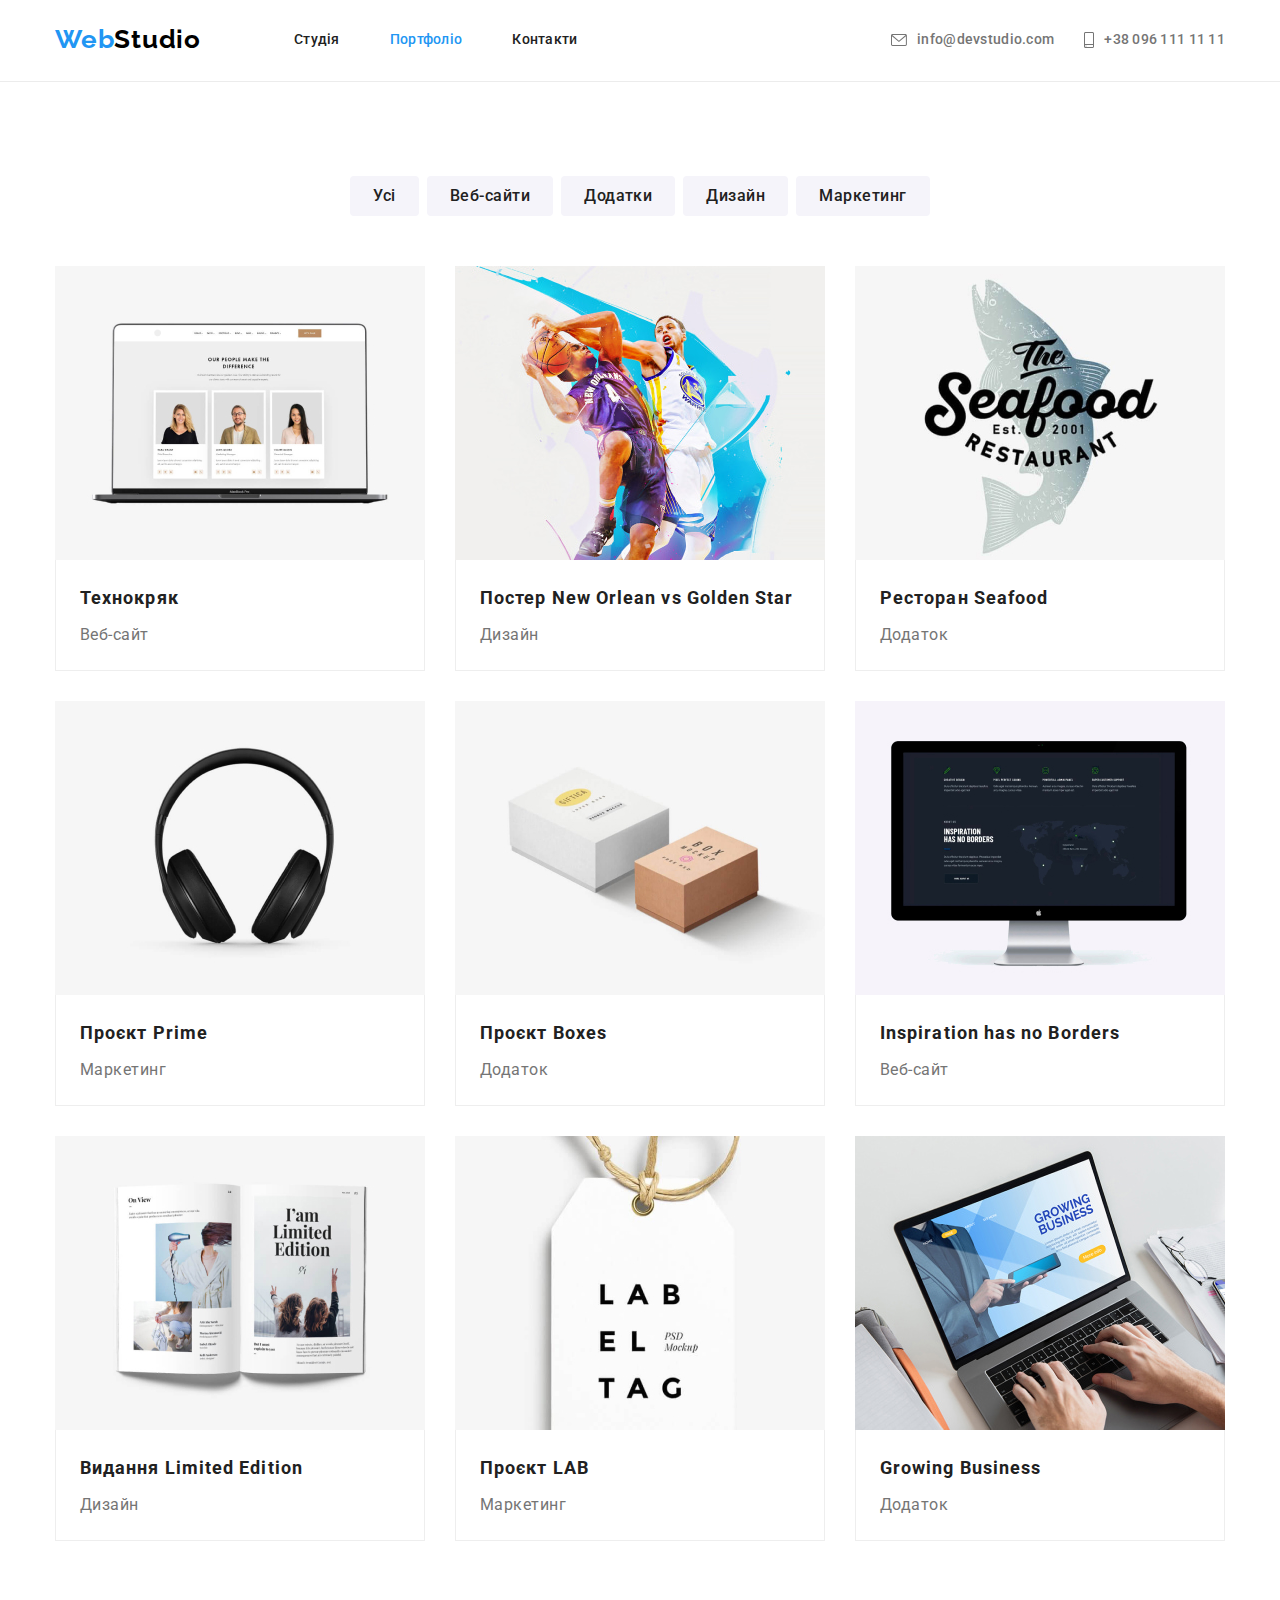
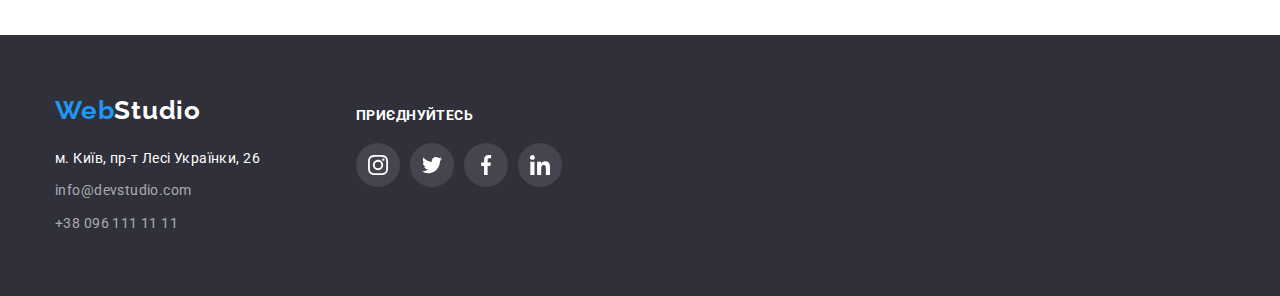
==== portfolio.html @ 423102a6 "create  new repo" ====
<!DOCTYPE html>
<html lang="uk">
  <head>
    <meta charset="UTF-8" />
    <meta http-equiv="X-UA-Compatible" content="IE=edge" />
    <meta name="viewport" content="width=device-width, initial-scale=1.0" />
    <title lang="en">Portfolio</title>
    <link rel="preconnect" href="https://fonts.googleapis.com" />
    <link rel="preconnect" href="https://fonts.gstatic.com" crossorigin />
    <link
      href="https://fonts.googleapis.com/css2?family=Raleway:ital,wght@0,700;1,700&family=Roboto:ital,wght@0,400;0,500;0,700;0,900;1,400;1,500;1,700;1,900&display=swap"
      rel="stylesheet"
    />
    <link
      rel="stylesheet"
      href="https://cdnjs.cloudflare.com/ajax/libs/modern-normalize/1.1.0/modern-normalize.css"
    />
    <link rel="stylesheet" href="./css/styles.css" />
  </head>
  <body>
    <!-- header -->
    <header class="header">
      <div class="main-nav container">
        <a href="./index.html" class="logo link">
          <span class="logo-web" lang="en">Web</span
          ><span class="logo-studio" lang="en">Studio</span>
        </a>
        <nav>
          <ul class="site-nav list">
            <li class="header-item">
              <a href="./index.html" class="link">Студія</a>
            </li>
            <li class="header-item">
              <a href="./portfolio.html" class="link current">Портфоліо</a>
            </li>
            <li class="header-item">
              <a href="#" class="link">Контакти</a>
            </li>
          </ul>
        </nav>
        <ul class="auth-nav list">
          <li class="auth-nav-item">
            <a href="mailto:info@devstudio.com" class="link contacts-link">
              <svg class="contacts-icon" width="16" height="12">
                <use href="./images/icons.svg#icon-envelope"></use></svg
              >info@devstudio.com</a
            >
          </li>
          <li class="auth-nav-item">
            <a href="tel:+380961111111" class="link contacts-link">
              <svg class="contacts-icon" width="10" height="16">
                <use href="./images/icons.svg#icon-smartphone"></use></svg
              >+38 096 111 11 11</a>
          </li>
        </ul>
      </div>
    </header>
    <!-- main -->
    <main>
      <section class="portfolio">
        <div class="container">
          <h1 class="visually-hidden">Наші проєкти</h1>
          <!-- List of filtrs -->
          <ul class="portfolio-btn-list list">
            <li class="portfolio-btn-item"><button type="button" class="button">Усі</button></li>
            <li class="portfolio-btn-item">
              <button type="button" class="button">Веб-сайти</button>
            </li>
            <li class="portfolio-btn-item">
              <button type="button" class="button">Додатки</button>
            </li>
            <li class="portfolio-btn-item"><button type="button" class="button">Дизайн</button></li>
            <li class="portfolio-btn-item">
              <button type="button" class="button">Маркетинг</button>
            </li>
            </ul>
          <!-- List of projects -->
          <ul class="portfolio-list list">
            <li class="portfolio-item">
              <a href="" class="portfolio-link">
                <img src="./images/img_1.jpg" alt="Стартова сторінка вебсайту" width="370" />
                <div class="portfolio-dscr">
                  <h3 class="portfolio-title">Технокряк</h3>
                  <p class="portfolio-text">Веб-сайт</p>
                </div>
              </a>
            </li>
            <li class="portfolio-item">
              <a href="" class="portfolio-link">
                <img src="./images/img_2.jpg" alt="Постер" width="370" />
                <div class="portfolio-dscr">
                  <h3 class="portfolio-title">Постер New Orlean vs Golden Star</h3>
                  <p class="portfolio-text">Дизайн</p>
                </div>
              </a>
            </li>
            <li class="portfolio-item">
              <a href="" class="portfolio-link">
                <img src="./images/img_3.jpg" alt="Логотип ресторану" width="370" />
                <div class="portfolio-dscr">
                  <h3 class="portfolio-title">Ресторан Seafood</h3>
                  <p class="portfolio-text">Додаток</p>
                </div>
              </a>
            </li>
            <li class="portfolio-item">
              <a href="" class="portfolio-link">
                <img src="./images/img_4.jpg" alt="Навушники" width="370" />
                <div class="portfolio-dscr">
                  <h3 class="portfolio-title">Проєкт Prime</h3>
                  <p class="portfolio-text">Маркетинг</p>
                </div>
              </a>
            </li>
            <li class="portfolio-item">
              <a href="" class="portfolio-link">
                <img src="./images/img_5.jpg" alt="Зображення коробочок " width="370" />
                <div class="portfolio-dscr">
                  <h3 class="portfolio-title">Проєкт Boxes</h3>
                  <p class="portfolio-text">Додаток</p>
                </div>
              </a>
            </li>
            <li class="portfolio-item">
              <a href="" class="portfolio-link">
                <img src="./images/img_6.jpg" alt="Стартова сторінка вебсайту" width="370" />
                <div class="portfolio-dscr">
                  <h3 class="portfolio-title">Inspiration has no Borders</h3>
                  <p class="portfolio-text">Веб-сайт</p>
                </div>
              </a>
            </li>
            <li class="portfolio-item">
              <a href="" class="portfolio-link">
                <img src="./images/img_7.jpg" alt="Зображення книги" width="370" />
                <div class="portfolio-dscr">
                  <h3 class="portfolio-title">Видання Limited Edition</h3>
                  <p class="portfolio-text">Дизайн</p>
                </div>
              </a>
            </li>
            <li class="portfolio-item">
              <a href="" class="portfolio-link">
                <img src="./images/img_8.jpg" alt="Зображення етикетки" width="370" />
                <div class="portfolio-dscr">
                  <h3 class="portfolio-title">Проєкт LAB</h3>
                  <p class="portfolio-text">Маркетинг</p>
                </div>
              </a>
            </li>
            <li class="portfolio-item">
              <a href="" class="portfolio-link">
                <img src="./images/img_9.jpg" alt="Зображення ноутбуку" width="370" />
                <div class="portfolio-dscr">
                  <h3 class="portfolio-title">Growing Business</h3>
                  <p class="portfolio-text">Додаток</p>
                </div>
              </a>
            </li>
          </ul>
        </div>
      </section>
    </main>
    <!-- footer -->
    <footer class="footer">
      <div class="footer-address-social container">
        <div class="footer-address-list">
            <a href="./index.html" class="link footer-logo">
              <span class="footer-logo-web" lang="en">Web</span
              ><span class="footer-logo-studio" lang="en">Studio</span>
            </a>
            <address>
              <ul class="list">
                <li class="footer-item">
                  <a
                    href="https://goo.gl/maps/YVStPBYN47tz3UrX9"
                    target="_blank"
                    rel="noopener noreferrer nofollow"
                    class="link"
                    >м. Київ, пр-т Лесі Українки, 26
                  </a>
                </li>
                <li class="footer-item">
                  <a href="mailto:info@devstudio.com" class="link contacts">info@devstudio.com</a>
                </li>
                <li class="footer-item">
                  <a href="tel:+380961111111" class="link contacts">+38 096 111 11 11</a>
                </li>
              </ul>
            </address>
          </div>
          <div class="footer-social-media">
            <h3 class="footer-social-title">приєднуйтесь</h3>
            <ul class="footer-social-list">
              <li class="footer-social-item">
                <a href="" class="footer-social-link">
                  <svg class="footer-social-icon" width="20" height="20">
                    <use href="./images/icons.svg#icon-instagram"></use>
                  </svg>
                </a>
              </li>
              <li class="footer-social-item">
                <a href="" class="footer-social-link">
                  <svg class="footer-social-icon" width="20" height="20">
                    <use href="./images/icons.svg#icon-twitter"></use>
                  </svg>
                </a>
              </li>
              <li class="footer-social-item">
                <a href="" class="footer-social-link">
                  <svg class="footer-social-icon" width="20" height="20">
                    <use href="./images/icons.svg#icon-facebook"></use>
                  </svg>
                </a>
              </li>
              <li class="footer-social-item">
                <a href="" class="footer-social-link">
                  <svg class="footer-social-icon" width="20" height="20">
                    <use href="./images/icons.svg#icon-linkedin"></use>
                  </svg>
                </a>
              </li>
            </ul>
          </div>
      </div>
    </footer>
  </body>
</html>
---- css/styles.css ----
:root {
  --color-text: #757575;
  --second-color-text: #212121;
  --third-color-text: #000000;
  --second-bg-color: #f5f4fa;
  --third-bg-color: #2f303a;
  --fourth-bg-color: #c4c4c4;
  --accent-color: #2196f3;
  --border-color: #ececec;
  --border-second-color: #eeeeee;
  --primary-white-color: #ffffff;
  --secondary-white-color: rgba(255, 255, 255, 0.6);
  --color-social-media: #afb1b8;
}
html {
  box-sizing: border-box;
}
*,
*::before,
*::after {
  box-sizing: inherit;
}
h1,
h2,
h3,
p,
ul {
  margin: 0;
  padding: 0;
}
body {
  background-color: var(--primary-white-color);
  font-family: 'Roboto', sans-serif;
  font-style: normal;
  font-size: 14px;
  line-height: 1.7;
  letter-spacing: 0.03em;
  color: var(--color-text);
}
.container {
  width: 1200px;
  margin: 0 auto;
  padding-left: 15px;
  padding-right: 15px;
}
img {
  display: block;
  width: 100%;
  height: auto;
}
.visually-hidden {
  position: absolute;
  white-space: nowrap;
  width: 1px;
  height: 1px;
  overflow: hidden;
  border: 0;
  padding: 0;
  clip: rect(0 0 0 0);
  clip-path: inset(50%);
  margin: -1px;
}
/* header */
.header {
  background-color: var(--primary-white-color);
  border-bottom: 1px solid var(--border-color);
}
.main-nav {
  display: flex;
  align-items: center;
}
.header .list {
  list-style: none;
}
.header .link {
  text-decoration: none;
}
.header .link:hover,
.header .link:focus {
  color: var(--accent-color);
}
/* header logo */
.logo {
  display: block;
  margin-right: 93px;
  padding-top: 24px;
  padding-bottom: 25px;
}
.logo-web {
  font-family: 'Raleway';
  font-weight: 700;
  font-size: 26px;
  line-height: 1.19;
  letter-spacing: 0.03em;
  color: var(--accent-color);
}
.logo-studio {
  font-family: 'Raleway';
  font-weight: 700;
  font-size: 26px;
  line-height: 1.19;
  letter-spacing: 0.03em;
  color: var(--third-color-text);
}
/* navigation */
.site-nav {
  display: flex;
}
.header-item:not(:last-child) {
  margin-right: 50px;
}
.site-nav .link {
  display: block;
  padding-top: 32px;
  padding-bottom: 32px;
  text-decoration: none;
  font-weight: 500;
  font-size: 14px;
  line-height: 1.14;
  letter-spacing: 0.02em;
  color: var(--second-color-text);
}
.site-nav .link:hover,
.site-nav .link:focus {
  color: var(--accent-color);
}
.site-nav .link.current {
  color: var(--accent-color);
}
.auth-nav {
  display: flex;
  margin-left: auto;
}
.auth-nav-item:not(:last-child) {
  margin-right: 30px;
}
.auth-nav .contacts-link {
  display: flex;
  padding-top: 32px;
  padding-bottom: 32px;
  color: var(--color-text);
  text-decoration: none;
  font-weight: 500;
  font-size: 14px;
  line-height: 1.14;
  letter-spacing: 0.02em;
  align-items: center;
}
.auth-nav .contacts-link:hover,
.auth-nav .contacts-link:focus {
  color: var(--accent-color);
}
.contacts-icon {
  margin-right: 10px;
  fill: currentColor;
}
/* hero */
.hero {
  padding-top: 200px;
  padding-bottom: 200px;
  margin-left: auto;
  margin-right: auto;
  text-align: center;
  max-width: 1600px;
  height: 600px;
  background-image: linear-gradient(to right, rgba(47, 48, 58, 0.4), rgba(47, 48, 58, 0.4)),
    url('../images/imghero.jpg');
  background-repeat: no-repeat;
  background-position: center;
  background-size: cover;
  background-color: var(--fourth-bg-color);
}
.hero-title {
  margin: 0 auto;
  max-width: 696px;
  color: var(--primary-white-color);
  font-weight: 900;
  font-size: 44px;
  line-height: 1.36;
  text-align: center;
  letter-spacing: 0.06em;
  text-transform: uppercase;
}
.hero-button {
  display: inline-block;
  border: 1px solid transparent;
  padding: 10px 32px;
  border-radius: 4px;
  margin-top: 30px;
  min-width: 216px;
  background-color: var(--accent-color);
  font-family: inherit;
  font-weight: 700;
  font-size: 16px;
  line-height: 1.9;
  text-align: center;
  letter-spacing: 0.06em;
  color: var(--primary-white-color);
  cursor: pointer;
}
/* features */
.features {
  padding-top: 94px;
  padding-bottom: 94px;
}
.section-title {
  font-weight: 700;
  font-size: 36px;
  line-height: 1.17;
  text-align: center;
  letter-spacing: 0.03em;
  color: var(--second-color-text);
}
.features .list {
  padding: 0;
  margin: 0;
  list-style: none;
  display: flex;
  flex-wrap: wrap;
}
.features-item {
  width: calc((100% - 90px) / 4);
}
.features-item:not(:last-child) {
  margin-right: 30px;
}
.features-icon {
  /* display: flex; */
  padding: 25px 100px;
  margin-bottom: 30px;
  height: 120px;
  background-color: var(--second-bg-color);
  border-radius: 4px;
  /* justify-content: center;
  align-items: center; */
}
.features-title {
  margin-top: 0;
  margin-bottom: 10px;
  font-weight: 700;
  font-size: 14px;
  line-height: 1.4;
  letter-spacing: 0.03em;
  text-transform: uppercase;
  color: var(--second-color-text);
}
/* images of examples */
.examples {
  padding-bottom: 94px;
}
.examples .section-title {
  margin-top: 0;
  margin-bottom: 50px;
}
.examples .list {
  padding: 0;
  margin: 0;
  display: flex;
  flex-wrap: wrap;
  list-style: none;
}
.examples-item {
  width: calc((100% - 60px) / 3);
}
.examples-item:not(:last-child) {
  margin-right: 30px;
}
/* our team */
.team {
  padding-top: 94px;
  padding-bottom: 94px;
  background-color: var(--second-bg-color);
  text-align: center;
}
.team .section-title {
  margin-bottom: 50px;
}
.team .list {
  list-style: none;
  display: flex;
  /* flex-wrap: wrap; */
}
.team-item {
  padding-bottom: 30px;
  width: calc((100% - 90px) / 4);
  background-color: var(--primary-white-color);
  box-shadow: 0px 1px 3px rgba(0, 0, 0, 0.12), 0px 1px 1px rgba(0, 0, 0, 0.14),
    0px 2px 1px rgba(0, 0, 0, 0.2);
  border-radius: 0px 0px 4px 4px;
}
.team-item:not(:last-child) {
  margin-right: 30px;
}
.team-title {
  margin-top: 30px;
  margin-bottom: 10px;
  font-weight: 500;
  font-size: 16px;
  line-height: 1.19;
  text-align: center;
  letter-spacing: 0.03em;
  color: var(--second-color-text);
}
.team-text {
  margin-top: 0;
  margin-bottom: 16px;
  font-size: 16px;
  line-height: 1.19;
  text-align: center;
}
.team-list .social-icons {
  display: flex;
  justify-content: center;
}
.team-list .social-item {
  width: 44px;
  height: 44px;
}
.team-list .social-item:not(:last-child) {
  margin-right: 10px;
}
.team-list .social-link {
  width: 100%;
  height: 100%;
  display: flex;
  align-items: center;
  justify-content: center;
  color: var(--color-social-media);
  border-radius: 50%;
}
.team-list .social-link:hover,
.team-list .social-link:focus {
  background-color: var(--accent-color);
  color: var(--primary-white-color);
}
.team-list .social-icon {
  fill: currentColor;
}
/* clients */
.clients {
  padding-top: 94px;
  padding-bottom: 94px;
}
.clients .section-title {
  margin-bottom: 50px;
}
.clients-list {
  display: flex;
  justify-content: center;
  list-style: none;
}
.clients-item {
  width: 170px;
  height: 92px;
}
.clients-item:not(:last-child) {
  margin-right: 30px;
}
.clients-link {
  width: 100%;
  height: 100%;
  display: flex;
  justify-content: center;
  align-items: center;
  color: var(--color-social-media);
  border: 1px solid var(--color-social-media);
  border-radius: 4px;
}
.clients-link:hover,
.clients-link:focus {
  border-color: var(--accent-color);
  color: var(--accent-color);
}
.clients-icon {
  fill: currentColor;
}
/* footer */
.footer {
  padding-top: 60px;
  padding-bottom: 60px;
  background-color: var(--third-bg-color);
}
/* footer logo */
.footer-logo {
  display: inline-block;
  margin-bottom: 20px;
}
.footer-logo-web {
  font-family: 'Raleway';
  font-weight: 700;
  font-size: 26px;
  line-height: 1.19;
  letter-spacing: 0.03em;
  color: var(--accent-color);
}
.footer-logo-studio {
  font-family: 'Raleway';
  font-weight: 700;
  font-size: 26px;
  line-height: 1.19;
  letter-spacing: 0.03em;
  color: var(--primary-white-color);
  border-radius: 4px;
}
/* address */
.footer .list {
  list-style: none;
  font-style: normal;
}
.footer-address-social {
  display: flex;
}
.footer-address-list {
  width: 231px;
  margin-right: 70px;
}
.footer .link {
  color: var(--primary-white-color);
  text-decoration: none;
}
.footer .link:hover,
.footer .link:focus {
  color: var(--accent-color);
}
.footer-item:not(:last-child) {
  margin-bottom: 9px;
}
.footer .contacts {
  color: var(--secondary-white-color);
}
.footer-social-media {
  padding-top: 12px;
  width: 206px;
}
.footer-social-title {
  margin-bottom: 20px;
  font-weight: 700;
  font-size: 14px;
  line-height: 16px;
  letter-spacing: 0.03em;
  text-transform: uppercase;
  color: var(--primary-white-color);
}
.footer-social-list {
  display: flex;
  justify-content: center;
  list-style: none;
}
.footer-social-item {
  width: 44px;
  height: 44px;
}
.footer-social-item:not(:last-child) {
  margin-right: 10px;
}
.footer-social-link {
  width: 100%;
  height: 100%;
  display: flex;
  align-items: center;
  justify-content: center;
  color: var(--primary-white-color);
  background-color: rgba(255, 255, 255, 0.1);
  border-radius: 50%;
}
.footer-social-link:hover,
.footer-social-link:focus {
  background-color: var(--accent-color);
}
.footer-social-icon {
  fill: currentColor;
}
/* portfolio */
.portfolio {
  padding-top: 94px;
  padding-bottom: 94px;
}
.portfolio .list {
  list-style: none;
}
.portfolio-btn-list {
  margin-bottom: 50px;
  display: flex;
  justify-content: center;
  margin-left: auto;
  margin-right: auto;
}
/* button on portfolio */
.button {
  padding: 6px 22px;
  display: inline-block;
  border: 1px solid transparent;
  border-radius: 4px;
  background-color: var(--second-bg-color);
  font-family: inherit;
  font-weight: 500;
  font-size: 16px;
  line-height: 1.62;
  text-align: center;
  letter-spacing: 0.03em;
  color: var(--second-color-text);
  cursor: pointer;
}
.portfolio-btn-item:not(:last-child) {
  margin-right: 8px;
}
.button:hover,
.button:focus {
  background-color: var(--accent-color);
  color: var(--primary-white-color);
  box-shadow: 0px 3px 1px rgba(0, 0, 0, 0.1), 0px 1px 2px rgba(0, 0, 0, 0.08),
    0px 2px 2px rgba(0, 0, 0, 0.12);
}
/* list of projects */
.portfolio-list {
  display: flex;
  flex-wrap: wrap;
}
.portfolio-item {
  margin-right: 30px;
  margin-bottom: 30px;
  width: calc((100% - 60px) / 3);
}
.portfolio-item:nth-child(3n) {
  margin-right: 0;
}
.portfolio-item:nth-last-child(-n + 3) {
  margin-bottom: 0px;
}
.portfolio-link {
  text-decoration: none;
  display: block;
}
.portfolio-link:hover {
  box-shadow: 0px 1px 1px rgba(0, 0, 0, 0.12), 0px 4px 4px rgba(0, 0, 0, 0.06), 1px 4px 6px rgba(0, 0, 0, 0.16);
}
.portfolio-dscr {
  padding: 20px 24px;
  border-left: 1px solid var(--border-second-color);
  border-right: 1px solid var(--border-second-color);
  border-bottom: 1px solid var(--border-second-color);
}
.portfolio-title {
  margin-bottom: 4px;
  font-weight: 700;
  font-size: 18px;
  line-height: 2;
  letter-spacing: 0.06em;
  color: var(--second-color-text);
}
.portfolio-text {
  font-size: 16px;
  line-height: 1.88;
  letter-spacing: 0.03em;
  color: var(--color-text);
}
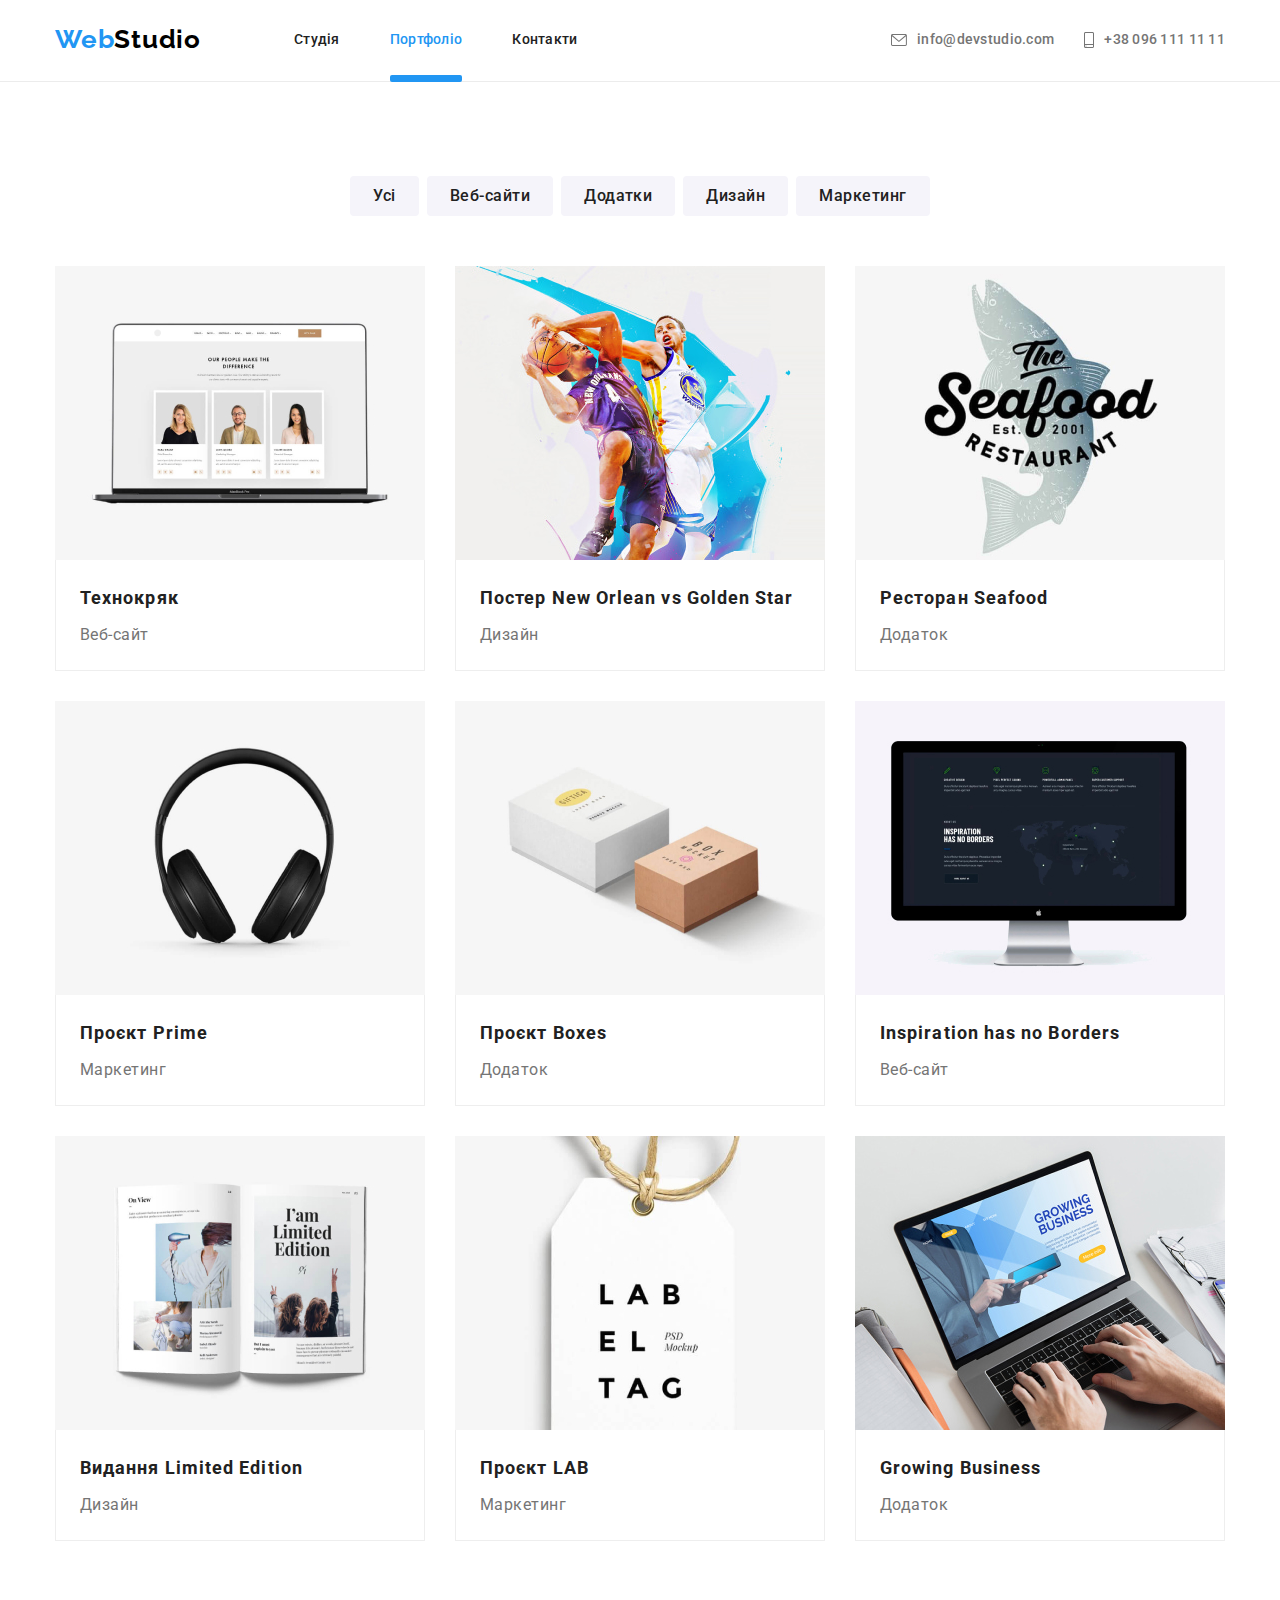
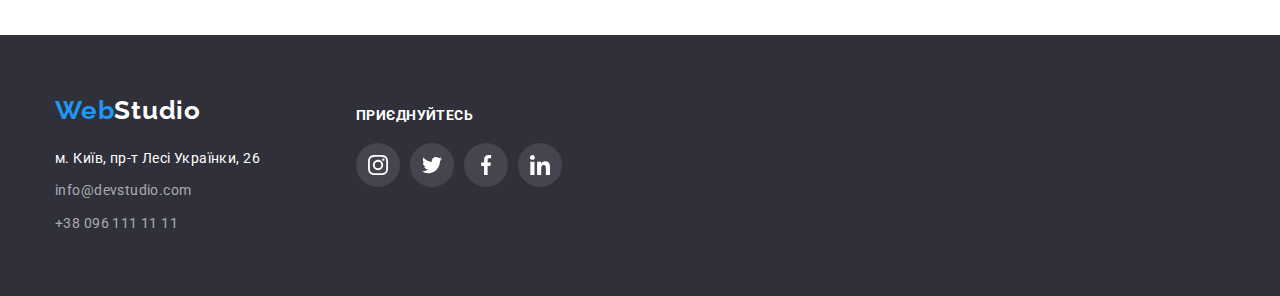
==== commit 92d513c9: "add overlay" ====
--- a/portfolio.html
+++ b/portfolio.html
@@ -50,7 +50,8 @@
             <a href="tel:+380961111111" class="link contacts-link">
               <svg class="contacts-icon" width="10" height="16">
                 <use href="./images/icons.svg#icon-smartphone"></use></svg
-              >+38 096 111 11 11</a>
+              >+38 096 111 11 11</a
+            >
           </li>
         </ul>
       </div>
@@ -62,23 +63,38 @@
           <h1 class="visually-hidden">Наші проєкти</h1>
           <!-- List of filtrs -->
           <ul class="portfolio-btn-list list">
-            <li class="portfolio-btn-item"><button type="button" class="button">Усі</button></li>
+            <li class="portfolio-btn-item">
+              <button type="button" class="button">Усі</button>
+            </li>
             <li class="portfolio-btn-item">
               <button type="button" class="button">Веб-сайти</button>
             </li>
             <li class="portfolio-btn-item">
               <button type="button" class="button">Додатки</button>
             </li>
-            <li class="portfolio-btn-item"><button type="button" class="button">Дизайн</button></li>
+            <li class="portfolio-btn-item">
+              <button type="button" class="button">Дизайн</button>
+            </li>
             <li class="portfolio-btn-item">
               <button type="button" class="button">Маркетинг</button>
             </li>
-            </ul>
+          </ul>
           <!-- List of projects -->
           <ul class="portfolio-list list">
             <li class="portfolio-item">
               <a href="" class="portfolio-link">
-                <img src="./images/img_1.jpg" alt="Стартова сторінка вебсайту" width="370" />
+                <div class="img-wrapper">
+                  <img
+                    src="./images/img_1.jpg"
+                    alt="Стартова сторінка вебсайту"
+                    width="370"
+                  />
+                  <div class="portfolio-hidden-dscr">
+                    Ресурс пропонує комплексні пропозиції з різним рівнем
+                    функціоналу та сервісів. Все це дозволить відвідувачу
+                    отримати вичерпні відомості про компанію чи приватну особу.
+                  </div>
+                </div>
                 <div class="portfolio-dscr">
                   <h3 class="portfolio-title">Технокряк</h3>
                   <p class="portfolio-text">Веб-сайт</p>
@@ -87,16 +103,36 @@
             </li>
             <li class="portfolio-item">
               <a href="" class="portfolio-link">
-                <img src="./images/img_2.jpg" alt="Постер" width="370" />
-                <div class="portfolio-dscr">
-                  <h3 class="portfolio-title">Постер New Orlean vs Golden Star</h3>
+                <div class="img-wrapper">
+                  <img src="./images/img_2.jpg" alt="Постер" width="370" />
+                  <div class="portfolio-hidden-dscr">
+                    Ресурс пропонує комплексні пропозиції з різним рівнем
+                    функціоналу та сервісів. Все це дозволить відвідувачу
+                    отримати вичерпні відомості про компанію чи приватну особу.
+                  </div>
+                </div>
+                <div class="portfolio-dscr">
+                  <h3 class="portfolio-title">
+                    Постер New Orlean vs Golden Star
+                  </h3>
                   <p class="portfolio-text">Дизайн</p>
                 </div>
               </a>
             </li>
             <li class="portfolio-item">
               <a href="" class="portfolio-link">
-                <img src="./images/img_3.jpg" alt="Логотип ресторану" width="370" />
+                <div class="img-wrapper">
+                  <img
+                    src="./images/img_3.jpg"
+                    alt="Логотип ресторану"
+                    width="370"
+                  />
+                  <div class="portfolio-hidden-dscr">
+                    Ресурс пропонує комплексні пропозиції з різним рівнем
+                    функціоналу та сервісів. Все це дозволить відвідувачу
+                    отримати вичерпні відомості про компанію чи приватну особу.
+                  </div>
+                </div>
                 <div class="portfolio-dscr">
                   <h3 class="portfolio-title">Ресторан Seafood</h3>
                   <p class="portfolio-text">Додаток</p>
@@ -105,7 +141,14 @@
             </li>
             <li class="portfolio-item">
               <a href="" class="portfolio-link">
-                <img src="./images/img_4.jpg" alt="Навушники" width="370" />
+                <div class="img-wrapper">
+                  <img src="./images/img_4.jpg" alt="Навушники" width="370" />
+                  <div class="portfolio-hidden-dscr">
+                    Ресурс пропонує комплексні пропозиції з різним рівнем
+                    функціоналу та сервісів. Все це дозволить відвідувачу
+                    отримати вичерпні відомості про компанію чи приватну особу.
+                  </div>
+                </div>
                 <div class="portfolio-dscr">
                   <h3 class="portfolio-title">Проєкт Prime</h3>
                   <p class="portfolio-text">Маркетинг</p>
@@ -114,7 +157,18 @@
             </li>
             <li class="portfolio-item">
               <a href="" class="portfolio-link">
-                <img src="./images/img_5.jpg" alt="Зображення коробочок " width="370" />
+                <div class="img-wrapper">
+                  <img
+                    src="./images/img_5.jpg"
+                    alt="Зображення коробочок "
+                    width="370"
+                  />
+                  <div class="portfolio-hidden-dscr">
+                    Ресурс пропонує комплексні пропозиції з різним рівнем
+                    функціоналу та сервісів. Все це дозволить відвідувачу
+                    отримати вичерпні відомості про компанію чи приватну особу.
+                  </div>
+                </div>
                 <div class="portfolio-dscr">
                   <h3 class="portfolio-title">Проєкт Boxes</h3>
                   <p class="portfolio-text">Додаток</p>
@@ -123,7 +177,18 @@
             </li>
             <li class="portfolio-item">
               <a href="" class="portfolio-link">
-                <img src="./images/img_6.jpg" alt="Стартова сторінка вебсайту" width="370" />
+                <div class="img-wrapper">
+                  <img
+                    src="./images/img_6.jpg"
+                    alt="Стартова сторінка вебсайту"
+                    width="370"
+                  />
+                  <div class="portfolio-hidden-dscr">
+                    Ресурс пропонує комплексні пропозиції з різним рівнем
+                    функціоналу та сервісів. Все це дозволить відвідувачу
+                    отримати вичерпні відомості про компанію чи приватну особу.
+                  </div>
+                </div>
                 <div class="portfolio-dscr">
                   <h3 class="portfolio-title">Inspiration has no Borders</h3>
                   <p class="portfolio-text">Веб-сайт</p>
@@ -132,7 +197,18 @@
             </li>
             <li class="portfolio-item">
               <a href="" class="portfolio-link">
-                <img src="./images/img_7.jpg" alt="Зображення книги" width="370" />
+                <div class="img-wrapper">
+                  <img
+                    src="./images/img_7.jpg"
+                    alt="Зображення книги"
+                    width="370"
+                  />
+                  <div class="portfolio-hidden-dscr">
+                    Ресурс пропонує комплексні пропозиції з різним рівнем
+                    функціоналу та сервісів. Все це дозволить відвідувачу
+                    отримати вичерпні відомості про компанію чи приватну особу.
+                  </div>
+                </div>
                 <div class="portfolio-dscr">
                   <h3 class="portfolio-title">Видання Limited Edition</h3>
                   <p class="portfolio-text">Дизайн</p>
@@ -141,7 +217,18 @@
             </li>
             <li class="portfolio-item">
               <a href="" class="portfolio-link">
-                <img src="./images/img_8.jpg" alt="Зображення етикетки" width="370" />
+                <div class="img-wrapper">
+                  <img
+                    src="./images/img_8.jpg"
+                    alt="Зображення етикетки"
+                    width="370"
+                  />
+                  <div class="portfolio-hidden-dscr">
+                    Ресурс пропонує комплексні пропозиції з різним рівнем
+                    функціоналу та сервісів. Все це дозволить відвідувачу
+                    отримати вичерпні відомості про компанію чи приватну особу.
+                  </div>
+                </div>
                 <div class="portfolio-dscr">
                   <h3 class="portfolio-title">Проєкт LAB</h3>
                   <p class="portfolio-text">Маркетинг</p>
@@ -150,7 +237,18 @@
             </li>
             <li class="portfolio-item">
               <a href="" class="portfolio-link">
-                <img src="./images/img_9.jpg" alt="Зображення ноутбуку" width="370" />
+                <div class="img-wrapper">
+                  <img
+                    src="./images/img_9.jpg"
+                    alt="Зображення ноутбуку"
+                    width="370"
+                  />
+                  <div class="portfolio-hidden-dscr">
+                    Ресурс пропонує комплексні пропозиції з різним рівнем
+                    функціоналу та сервісів. Все це дозволить відвідувачу
+                    отримати вичерпні відомості про компанію чи приватну особу.
+                  </div>
+                </div>
                 <div class="portfolio-dscr">
                   <h3 class="portfolio-title">Growing Business</h3>
                   <p class="portfolio-text">Додаток</p>
@@ -165,63 +263,67 @@
     <footer class="footer">
       <div class="footer-address-social container">
         <div class="footer-address-list">
-            <a href="./index.html" class="link footer-logo">
-              <span class="footer-logo-web" lang="en">Web</span
-              ><span class="footer-logo-studio" lang="en">Studio</span>
-            </a>
-            <address>
-              <ul class="list">
-                <li class="footer-item">
-                  <a
-                    href="https://goo.gl/maps/YVStPBYN47tz3UrX9"
-                    target="_blank"
-                    rel="noopener noreferrer nofollow"
-                    class="link"
-                    >м. Київ, пр-т Лесі Українки, 26
-                  </a>
-                </li>
-                <li class="footer-item">
-                  <a href="mailto:info@devstudio.com" class="link contacts">info@devstudio.com</a>
-                </li>
-                <li class="footer-item">
-                  <a href="tel:+380961111111" class="link contacts">+38 096 111 11 11</a>
-                </li>
-              </ul>
-            </address>
-          </div>
-          <div class="footer-social-media">
-            <h3 class="footer-social-title">приєднуйтесь</h3>
-            <ul class="footer-social-list">
-              <li class="footer-social-item">
-                <a href="" class="footer-social-link">
-                  <svg class="footer-social-icon" width="20" height="20">
-                    <use href="./images/icons.svg#icon-instagram"></use>
-                  </svg>
+          <a href="./index.html" class="link footer-logo">
+            <span class="footer-logo-web" lang="en">Web</span
+            ><span class="footer-logo-studio" lang="en">Studio</span>
+          </a>
+          <address>
+            <ul class="list">
+              <li class="footer-item">
+                <a
+                  href="https://goo.gl/maps/YVStPBYN47tz3UrX9"
+                  target="_blank"
+                  rel="noopener noreferrer nofollow"
+                  class="link"
+                  >м. Київ, пр-т Лесі Українки, 26
                 </a>
               </li>
-              <li class="footer-social-item">
-                <a href="" class="footer-social-link">
-                  <svg class="footer-social-icon" width="20" height="20">
-                    <use href="./images/icons.svg#icon-twitter"></use>
-                  </svg>
-                </a>
+              <li class="footer-item">
+                <a href="mailto:info@devstudio.com" class="link contacts"
+                  >info@devstudio.com</a
+                >
               </li>
-              <li class="footer-social-item">
-                <a href="" class="footer-social-link">
-                  <svg class="footer-social-icon" width="20" height="20">
-                    <use href="./images/icons.svg#icon-facebook"></use>
-                  </svg>
-                </a>
-              </li>
-              <li class="footer-social-item">
-                <a href="" class="footer-social-link">
-                  <svg class="footer-social-icon" width="20" height="20">
-                    <use href="./images/icons.svg#icon-linkedin"></use>
-                  </svg>
-                </a>
+              <li class="footer-item">
+                <a href="tel:+380961111111" class="link contacts"
+                  >+38 096 111 11 11</a
+                >
               </li>
             </ul>
-          </div>
+          </address>
+        </div>
+        <div class="footer-social-media">
+          <h3 class="footer-social-title">приєднуйтесь</h3>
+          <ul class="footer-social-list">
+            <li class="footer-social-item">
+              <a href="" class="footer-social-link">
+                <svg class="footer-social-icon" width="20" height="20">
+                  <use href="./images/icons.svg#icon-instagram"></use>
+                </svg>
+              </a>
+            </li>
+            <li class="footer-social-item">
+              <a href="" class="footer-social-link">
+                <svg class="footer-social-icon" width="20" height="20">
+                  <use href="./images/icons.svg#icon-twitter"></use>
+                </svg>
+              </a>
+            </li>
+            <li class="footer-social-item">
+              <a href="" class="footer-social-link">
+                <svg class="footer-social-icon" width="20" height="20">
+                  <use href="./images/icons.svg#icon-facebook"></use>
+                </svg>
+              </a>
+            </li>
+            <li class="footer-social-item">
+              <a href="" class="footer-social-link">
+                <svg class="footer-social-icon" width="20" height="20">
+                  <use href="./images/icons.svg#icon-linkedin"></use>
+                </svg>
+              </a>
+            </li>
+          </ul>
+        </div>
       </div>
     </footer>
   </body>
--- a/css/styles.css
+++ b/css/styles.css
@@ -30,7 +30,7 @@
 }
 body {
   background-color: var(--primary-white-color);
-  font-family: 'Roboto', sans-serif;
+  font-family: "Roboto", sans-serif;
   font-style: normal;
   font-size: 14px;
   line-height: 1.7;
@@ -87,7 +87,7 @@
   padding-bottom: 25px;
 }
 .logo-web {
-  font-family: 'Raleway';
+  font-family: "Raleway";
   font-weight: 700;
   font-size: 26px;
   line-height: 1.19;
@@ -95,7 +95,7 @@
   color: var(--accent-color);
 }
 .logo-studio {
-  font-family: 'Raleway';
+  font-family: "Raleway";
   font-weight: 700;
   font-size: 26px;
   line-height: 1.19;
@@ -105,6 +105,7 @@
 /* navigation */
 .site-nav {
   display: flex;
+  /* align-items: flex-start; */
 }
 .header-item:not(:last-child) {
   margin-right: 50px;
@@ -119,6 +120,9 @@
   line-height: 1.14;
   letter-spacing: 0.02em;
   color: var(--second-color-text);
+  transition: color 250ms cubic-bezier(0.4, 0, 0.2, 1);
+  /* border-bottom: 4px solid transparent;
+  border-radius: 2px; */
 }
 .site-nav .link:hover,
 .site-nav .link:focus {
@@ -126,6 +130,21 @@
 }
 .site-nav .link.current {
   color: var(--accent-color);
+  position: relative;
+  /* border-bottom: 4px solid var(--accent-color); */
+}
+.site-nav .link.current::after {
+  content: "";
+  position: absolute;
+  width: 100%;
+  height: 4px;
+  bottom: -1.5px;
+  left: 0;
+  margin-top: 25px;
+  border-bottom: 4px;
+  border-color: var(--accent-color);
+  border-style: solid;
+  border-radius: 2px;
 }
 .auth-nav {
   display: flex;
@@ -145,6 +164,7 @@
   line-height: 1.14;
   letter-spacing: 0.02em;
   align-items: center;
+  transition: color 250ms cubic-bezier(0.4, 0, 0.2, 1);
 }
 .auth-nav .contacts-link:hover,
 .auth-nav .contacts-link:focus {
@@ -163,8 +183,12 @@
   text-align: center;
   max-width: 1600px;
   height: 600px;
-  background-image: linear-gradient(to right, rgba(47, 48, 58, 0.4), rgba(47, 48, 58, 0.4)),
-    url('../images/imghero.jpg');
+  background-image: linear-gradient(
+      to right,
+      rgba(47, 48, 58, 0.4),
+      rgba(47, 48, 58, 0.4)
+    ),
+    url("../images/imghero.jpg");
   background-repeat: no-repeat;
   background-position: center;
   background-size: cover;
@@ -198,6 +222,55 @@
   color: var(--primary-white-color);
   cursor: pointer;
 }
+
+/* modal window */
+.modal-backdrop {
+  position: fixed;
+  width: 100%;
+  height: 100%;
+  left: 0px;
+  top: 0px;
+  background: rgba(0, 0, 0, 0.2);
+  transition: opacity 250ms, visibility 250ms;
+}
+.modal-backdrop.is-hidden .modal {
+  transform: scale(0.5);
+}
+.modal {
+  position: absolute;
+  width: 528px;
+  height: 581px;
+  left: 50%;
+  top: 223px;
+  transform: translate(-50%) scale(1);
+  transition: transform 250ms cubic-bezier(0.4, 0, 0.2, 1);
+  background: #ffffff;
+  box-shadow: 0px 1px 3px rgba(0, 0, 0, 0.12), 0px 1px 1px rgba(0, 0, 0, 0.14),
+    0px 2px 1px rgba(0, 0, 0, 0.2);
+  border-radius: 4px;
+}
+.modal .close-sign {
+  position: absolute;
+  display: flex;
+  justify-content: center;
+  cursor: pointer;
+  width: 30px;
+  height: 30px;
+  /* left: 496px; */
+  right: 6px;
+  top: 6px;
+  align-items: center;
+  border: 1px solid rgba(0, 0, 0, 0.1);
+  border-radius: 50%;
+}
+.close-icon {
+  fill: var(--third-color-text);
+}
+.is-hidden {
+  visibility: hidden;
+  opacity: 0;
+  pointer-events: none;
+}
 /* features */
 .features {
   padding-top: 94px;
@@ -260,7 +333,27 @@
   list-style: none;
 }
 .examples-item {
+  position: relative;
   width: calc((100% - 60px) / 3);
+}
+.examples-dscr {
+  display: flex;
+  justify-content: center;
+  align-items: center;
+  position: absolute;
+  width: 100%;
+  height: 70px;
+  bottom: 0;
+  background-color: rgba(47, 48, 58, 0.8);
+  font-family: "Roboto";
+  font-style: normal;
+  font-weight: 700;
+  font-size: 14px;
+  line-height: 1.14;
+  text-align: center;
+  letter-spacing: 0.03em;
+  text-transform: uppercase;
+  color: var(--primary-white-color);
 }
 .examples-item:not(:last-child) {
   margin-right: 30px;
@@ -327,6 +420,8 @@
   justify-content: center;
   color: var(--color-social-media);
   border-radius: 50%;
+  transition: color 250ms cubic-bezier(0.4, 0, 0.2, 1),
+    background-color 250ms cubic-bezier(0.4, 0, 0.2, 1);
 }
 .team-list .social-link:hover,
 .team-list .social-link:focus {
@@ -365,6 +460,8 @@
   color: var(--color-social-media);
   border: 1px solid var(--color-social-media);
   border-radius: 4px;
+  transition: color 250ms cubic-bezier(0.4, 0, 0.2, 1),
+    border-color 250ms cubic-bezier(0.4, 0, 0.2, 1);
 }
 .clients-link:hover,
 .clients-link:focus {
@@ -386,7 +483,7 @@
   margin-bottom: 20px;
 }
 .footer-logo-web {
-  font-family: 'Raleway';
+  font-family: "Raleway";
   font-weight: 700;
   font-size: 26px;
   line-height: 1.19;
@@ -394,7 +491,7 @@
   color: var(--accent-color);
 }
 .footer-logo-studio {
-  font-family: 'Raleway';
+  font-family: "Raleway";
   font-weight: 700;
   font-size: 26px;
   line-height: 1.19;
@@ -417,6 +514,7 @@
 .footer .link {
   color: var(--primary-white-color);
   text-decoration: none;
+  transition: color 250ms cubic-bezier(0.4, 0, 0.2, 1);
 }
 .footer .link:hover,
 .footer .link:focus {
@@ -462,6 +560,8 @@
   color: var(--primary-white-color);
   background-color: rgba(255, 255, 255, 0.1);
   border-radius: 50%;
+  transition: color 250ms cubic-bezier(0.4, 0, 0.2, 1),
+    background-color 250ms cubic-bezier(0.4, 0, 0.2, 1);
 }
 .footer-social-link:hover,
 .footer-social-link:focus {
@@ -500,6 +600,7 @@
   letter-spacing: 0.03em;
   color: var(--second-color-text);
   cursor: pointer;
+  transition: color 250ms cubic-bezier(0.4, 0, 0.2, 1), background-color 250ms cubic-bezier(0.4, 0, 0.2, 1), box-shadow 250ms cubic-bezier(0.4, 0, 0.2, 1);
 }
 .portfolio-btn-item:not(:last-child) {
   margin-right: 8px;
@@ -527,12 +628,48 @@
 .portfolio-item:nth-last-child(-n + 3) {
   margin-bottom: 0px;
 }
+/* .portfolio-item:hover .portfolio-hidden-dscr {
+  transform: translate(0);
+  transition: transform 250ms cubic-bezier(0.4, 0, 0.2, 1);
+} */
 .portfolio-link {
   text-decoration: none;
   display: block;
 }
 .portfolio-link:hover {
-  box-shadow: 0px 1px 1px rgba(0, 0, 0, 0.12), 0px 4px 4px rgba(0, 0, 0, 0.06), 1px 4px 6px rgba(0, 0, 0, 0.16);
+    box-shadow: 0px 1px 1px rgba(0, 0, 0, 0.12), 0px 4px 4px rgba(0, 0, 0, 0.06),
+    1px 4px 6px rgba(0, 0, 0, 0.16);
+    transition: box-shadow 250ms cubic-bezier(0.4, 0, 0.2, 1);
+}
+.portfolio-link:hover .portfolio-hidden-dscr {
+    transform: translate(0);
+    transition: transform 1250ms cubic-bezier(0.4, 0, 0.2, 1);
+    }
+.img-wrapper {
+  position: relative;
+  overflow:hidden;
+}
+.portfolio-hidden-dscr {
+  position: absolute;
+  display: flex;
+  justify-content: center;
+  align-items: center;
+  /* padding: 63px 24px; */
+  padding-left: 24px;
+  padding-right: 24px;
+  top: 0;
+  left: 0;
+  right: 0;
+  bottom: 0;
+  background-color: rgba(33, 150, 243, 0.9);
+  font-family: 'Roboto';
+  font-style: normal;
+  font-weight: 400;
+  font-size: 18px;
+  line-height: 1.56;
+  letter-spacing: 0.03em;
+  color: var(--primary-white-color);
+  transform: translateY(100%);
 }
 .portfolio-dscr {
   padding: 20px 24px;
